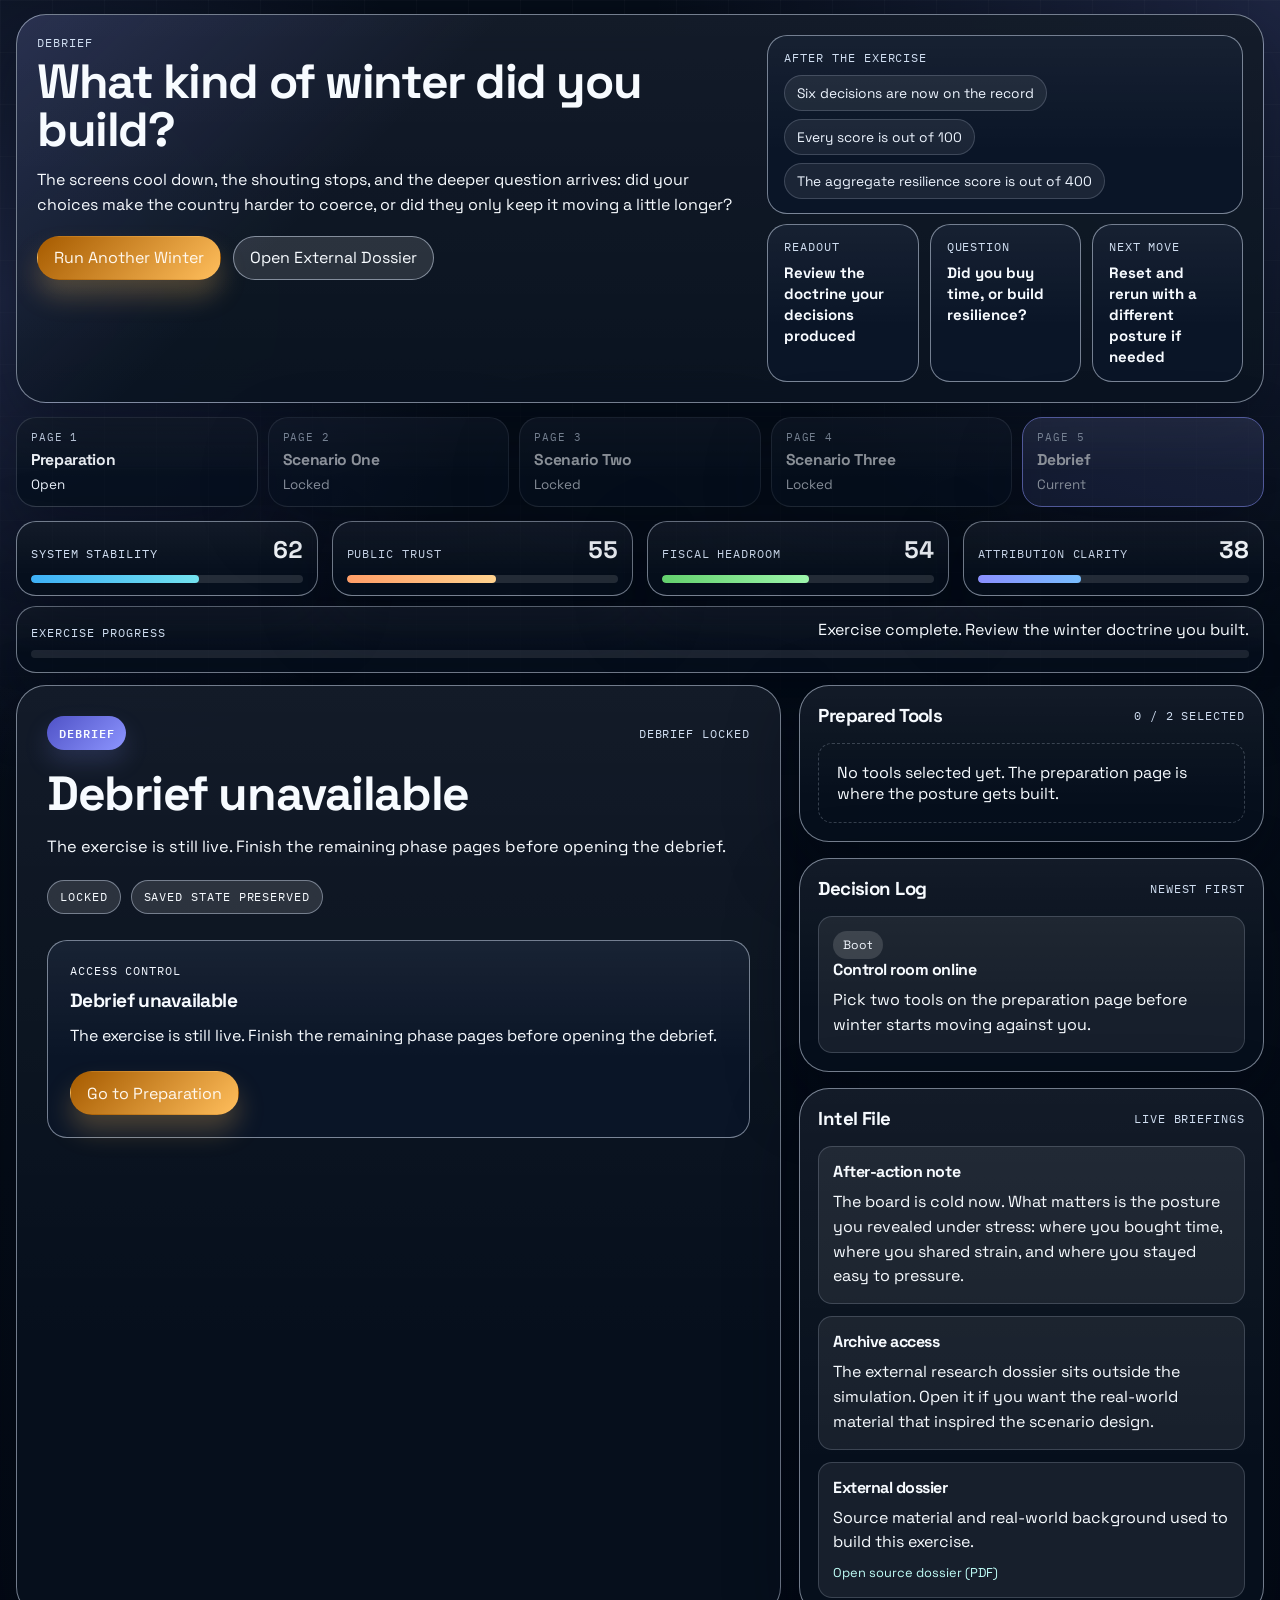
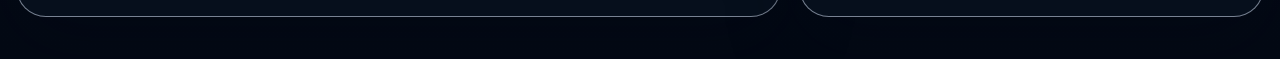
==== debrief.html @ a624d45d "New game" ====
<!doctype html>
<html lang="en">
  <head>
    <meta charset="utf-8" />
    <meta name="viewport" content="width=device-width, initial-scale=1" />
    <title>Grey Zone Grid | Debrief</title>
    <link rel="preconnect" href="https://fonts.googleapis.com" />
    <link rel="preconnect" href="https://fonts.gstatic.com" crossorigin />
    <link
      href="https://fonts.googleapis.com/css2?family=IBM+Plex+Mono:wght@400;500;600&family=Space+Grotesk:wght@400;500;700&display=swap"
      rel="stylesheet"
    />
    <link rel="stylesheet" href="styles.css?v=20260312l" />
  </head>
  <body data-page="debrief">
    <div class="app-shell">
      <header class="hero">
        <div class="hero-copy">
          <p class="eyebrow" id="pageEyebrow"></p>
          <h1 id="pageHeading"></h1>
          <p class="hero-dek" id="pageDek"></p>
          <div class="hero-actions" id="heroActions"></div>
        </div>
        <div class="hero-side">
          <div class="schematic-card">
            <p class="mini-label" id="pageContextLabel"></p>
            <div class="schematic-grid" aria-hidden="true">
              <span class="schematic-node node-gas"></span>
              <span class="schematic-node node-grid"></span>
              <span class="schematic-node node-wind"></span>
              <span class="schematic-node node-terminal"></span>
              <span class="schematic-line line-one"></span>
              <span class="schematic-line line-two"></span>
              <span class="schematic-line line-three"></span>
            </div>
            <ul class="scenario-list" id="pageContextList"></ul>
          </div>
          <div class="hero-stat-grid" id="pageStatGrid"></div>
        </div>
      </header>
      <nav class="phase-nav" id="phaseNav" aria-label="Game phases"></nav>
      <main class="control-room" id="game">
        <section class="metric-strip" aria-label="Current resilience scores">
          <article class="metric-card metric-stability"><div class="metric-head"><span class="metric-label">System Stability</span><span class="metric-value" id="metric-stability-value">62</span></div><div class="metric-bar"><span class="metric-fill" id="metric-stability-fill"></span></div><p class="metric-copy" id="metric-stability-copy"></p></article>
          <article class="metric-card metric-trust"><div class="metric-head"><span class="metric-label">Public Trust</span><span class="metric-value" id="metric-trust-value">55</span></div><div class="metric-bar"><span class="metric-fill" id="metric-trust-fill"></span></div><p class="metric-copy" id="metric-trust-copy"></p></article>
          <article class="metric-card metric-fiscal"><div class="metric-head"><span class="metric-label">Fiscal Headroom</span><span class="metric-value" id="metric-fiscal-value">54</span></div><div class="metric-bar"><span class="metric-fill" id="metric-fiscal-fill"></span></div><p class="metric-copy" id="metric-fiscal-copy"></p></article>
          <article class="metric-card metric-clarity"><div class="metric-head"><span class="metric-label">Attribution Clarity</span><span class="metric-value" id="metric-clarity-value">38</span></div><div class="metric-bar"><span class="metric-fill" id="metric-clarity-fill"></span></div><p class="metric-copy" id="metric-clarity-copy"></p></article>
        </section>
        <section class="progress-panel"><div class="progress-head"><p class="mini-label">Exercise Progress</p><p class="progress-text" id="progressText"></p></div><div class="progress-track" aria-hidden="true"><span class="progress-fill" id="progressFill"></span></div></section>
        <section class="room-grid">
          <section class="stage-panel" aria-live="polite"><div class="stage-header"><span class="phase-chip" id="phaseChip"></span><span class="event-counter" id="eventCounter"></span></div><h2 class="stage-title" id="stageTitle"></h2><p class="stage-lead" id="stageLead"></p><div class="signal-row" id="signalRow"></div><div class="stage-body" id="stageBody"></div></section>
          <aside class="sidebar">
            <section class="panel"><div class="panel-head"><h3>Prepared Tools</h3><span class="panel-meta" id="toolCounter"></span></div><div class="tool-summary" id="toolSummary"></div></section>
            <section class="panel"><div class="panel-head"><h3>Decision Log</h3><span class="panel-meta">Newest first</span></div><div class="log-list" id="decisionLog"></div></section>
            <section class="panel"><div class="panel-head"><h3>Intel File</h3><span class="panel-meta">Live briefings</span></div><div class="source-list" id="sourceList"></div></section>
          </aside>
        </section>
      </main>
    </div>
    <script src="app.js?v=20260312j"></script>
  </body>
</html>
---- styles.css ----
:root {
  --bg: #07111f;
  --bg-alt: #0d1a2d;
  --panel: rgba(7, 16, 30, 0.96);
  --panel-strong: rgba(11, 22, 40, 0.99);
  --panel-soft: rgba(255, 255, 255, 0.05);
  --line: rgba(189, 210, 236, 0.24);
  --line-strong: rgba(221, 234, 252, 0.5);
  --ink: #f7fbff;
  --muted: #d0def1;
  --muted-strong: #eef5ff;
  --muted-soft: #afc2db;
  --teal: #64d6d6;
  --amber: #ffbe5c;
  --red: #ff7270;
  --green: #59cf84;
  --blue: #6da8ff;
  --violet: #8d95ff;
  --tag-ink: #f2f7ff;
  --phase-glow: rgba(255, 190, 92, 0.16);
  --phase-chip-start: #8a3f00;
  --phase-chip-end: #ffbe5c;
  --phase-soft: rgba(255, 190, 92, 0.18);
  --shadow: 0 24px 70px rgba(1, 8, 19, 0.42);
  --radius-xl: 30px;
  --radius-lg: 20px;
  --radius-md: 14px;
  --radius-sm: 10px;
}

* {
  box-sizing: border-box;
}

html {
  scroll-behavior: smooth;
}

html,
body {
  margin: 0;
  min-height: 100%;
}

body {
  color: var(--ink);
  font-family: "Space Grotesk", system-ui, sans-serif;
  background:
    radial-gradient(circle at top right, var(--phase-glow), transparent 30%),
    radial-gradient(circle at left 18%, var(--phase-soft), transparent 26%),
    linear-gradient(180deg, #050d18 0%, #050d18 40%, #030914 100%);
}

body[data-page="prep"] {
  --phase-glow: rgba(255, 190, 92, 0.16);
  --phase-chip-start: #8a3f00;
  --phase-chip-end: #ffbe5c;
  --phase-soft: rgba(255, 190, 92, 0.18);
}

body[data-page="scenario-one"] {
  --phase-glow: rgba(255, 114, 112, 0.18);
  --phase-chip-start: #7d1e2f;
  --phase-chip-end: #ff7270;
  --phase-soft: rgba(255, 114, 112, 0.18);
}

body[data-page="scenario-two"] {
  --phase-glow: rgba(100, 214, 214, 0.18);
  --phase-chip-start: #036f7b;
  --phase-chip-end: #64d6d6;
  --phase-soft: rgba(100, 214, 214, 0.18);
}

body[data-page="scenario-three"] {
  --phase-glow: rgba(109, 168, 255, 0.2);
  --phase-chip-start: #214aa8;
  --phase-chip-end: #6da8ff;
  --phase-soft: rgba(109, 168, 255, 0.18);
}

body[data-page="debrief"] {
  --phase-glow: rgba(141, 149, 255, 0.18);
  --phase-chip-start: #4f52c6;
  --phase-chip-end: #8d95ff;
  --phase-soft: rgba(141, 149, 255, 0.18);
}

body::before {
  content: "";
  position: fixed;
  inset: 0;
  pointer-events: none;
  background:
    linear-gradient(rgba(255, 255, 255, 0.03) 1px, transparent 1px),
    linear-gradient(90deg, rgba(255, 255, 255, 0.03) 1px, transparent 1px);
  background-size: 52px 52px;
  mask-image: linear-gradient(180deg, rgba(0, 0, 0, 0.8), transparent);
}

a {
  color: inherit;
}

button,
input,
select,
textarea {
  font: inherit;
  color: inherit;
}

.app-shell {
  width: min(1480px, calc(100% - 32px));
  margin: 0 auto;
  padding: 14px 0 42px;
}

.hero {
  display: grid;
  grid-template-columns: minmax(0, 1.2fr) minmax(340px, 0.8fr);
  gap: 17px;
  padding: clamp(14px, 2.2vw, 20px);
  border: 1px solid var(--line-strong);
  border-radius: var(--radius-xl);
  background:
    linear-gradient(135deg, var(--phase-glow), transparent 30%),
    linear-gradient(180deg, rgba(255, 255, 255, 0.05), rgba(255, 255, 255, 0.015)),
    var(--panel);
  box-shadow: var(--shadow);
  backdrop-filter: blur(20px);
}

.hero-copy {
  max-width: 860px;
}

.eyebrow,
.mini-label,
.metric-label,
.phase-chip,
.event-counter,
.panel-meta,
.signal-pill,
.tool-tag,
.delta-chip,
.ending-score-label,
.result-kicker,
.choice-tag {
  font-family: "IBM Plex Mono", ui-monospace, monospace;
  letter-spacing: 0.08em;
  text-transform: uppercase;
}

.eyebrow,
.mini-label,
.panel-meta {
  color: var(--muted);
  font-size: 0.73rem;
}

h1,
h2,
h3,
h4,
p {
  margin: 0;
}

h1,
h2,
h3,
h4 {
  letter-spacing: -0.03em;
}

h1 {
  margin-top: 8px;
  font-size: clamp(2rem, 4.4vw, 3rem);
  line-height: 1;
}

.hero-dek {
  margin-top: 14px;
  max-width: 74ch;
  color: var(--ink);
  font-size: 1rem;
  line-height: 1.55;
}

.hero-actions {
  display: flex;
  flex-wrap: wrap;
  gap: 12px;
  margin-top: 18px;
}

.primary-button,
.secondary-button,
.ghost-button,
.secondary-link {
  display: inline-flex;
  align-items: center;
  justify-content: center;
  gap: 10px;
  min-height: 44px;
  padding: 0 16px;
  border-radius: 999px;
  border: 1px solid transparent;
  text-decoration: none;
  cursor: pointer;
  transition:
    transform 160ms ease,
    border-color 160ms ease,
    background-color 160ms ease,
    color 160ms ease,
    box-shadow 160ms ease;
}

.primary-button {
  background: linear-gradient(135deg, #a65b00, #ffbe5c);
  color: #fff8ee;
  box-shadow: 0 16px 26px rgba(255, 190, 92, 0.25);
}

.secondary-button,
.secondary-link {
  border-color: var(--line-strong);
  color: var(--ink);
  background: rgba(255, 255, 255, 0.12);
}

.ghost-button {
  border-color: transparent;
  color: var(--muted-strong);
  background: transparent;
}

.primary-button:hover,
.secondary-button:hover,
.ghost-button:hover,
.secondary-link:hover {
  transform: translateY(-1px);
}

.hero-side {
  display: grid;
  grid-template-columns: 1fr;
  gap: 10px;
  align-items: start;
}

.schematic-card,
.hero-stat {
  position: relative;
  overflow: hidden;
  border-radius: var(--radius-lg);
  border: 1px solid var(--line-strong);
  background:
    linear-gradient(180deg, rgba(255, 255, 255, 0.05), transparent 65%),
    var(--panel-strong);
}

.schematic-card {
  display: grid;
  gap: 10px;
  padding: 14px 16px;
}

.schematic-grid {
  display: none;
}

.schematic-node,
.schematic-line {
  position: absolute;
}

.schematic-node {
  width: 14px;
  height: 14px;
  border-radius: 999px;
  box-shadow: 0 0 0 8px rgba(255, 255, 255, 0.02);
}

.node-gas {
  top: 18px;
  left: 24px;
  background: var(--red);
}

.node-grid {
  top: 40px;
  left: 116px;
  background: var(--amber);
}

.node-wind {
  top: 22px;
  right: 30px;
  background: var(--teal);
}

.node-terminal {
  bottom: 16px;
  right: 78px;
  background: var(--blue);
}

.schematic-line {
  height: 2px;
  border-radius: 999px;
  background: linear-gradient(90deg, rgba(255, 255, 255, 0.1), rgba(255, 255, 255, 0.4));
  transform-origin: left center;
}

.line-one {
  top: 24px;
  left: 36px;
  width: 92px;
  transform: rotate(15deg);
}

.line-two {
  top: 46px;
  left: 130px;
  width: 110px;
  transform: rotate(-10deg);
}

.line-three {
  top: 58px;
  left: 126px;
  width: 74px;
  transform: rotate(33deg);
}

.scenario-list {
  display: flex;
  flex-wrap: wrap;
  gap: 8px;
  padding: 0;
  margin: 0;
  list-style: none;
  color: var(--muted-strong);
  font-size: 0.86rem;
}

.scenario-list li {
  padding: 8px 12px;
  border-radius: 999px;
  border: 1px solid rgba(221, 234, 252, 0.18);
  background: rgba(255, 255, 255, 0.07);
}

.scenario-list li::before {
  display: none;
}

.hero-stat-grid {
  display: grid;
  grid-template-columns: repeat(3, minmax(0, 1fr));
  gap: 11px;
}

.hero-stat {
  display: flex;
  flex-direction: column;
  justify-content: flex-start;
  padding: 14px 16px;
}

.hero-stat strong {
  display: block;
  margin-top: 8px;
  font-size: 0.94rem;
  line-height: 1.4;
  color: var(--ink);
}

.phase-nav {
  display: grid;
  grid-template-columns: repeat(5, minmax(0, 1fr));
  gap: 10px;
  margin-top: 14px;
}

.phase-nav-link {
  display: grid;
  gap: 6px;
  min-height: 72px;
  padding: 12px 14px;
  border-radius: var(--radius-lg);
  border: 1px solid rgba(221, 234, 252, 0.16);
  background:
    linear-gradient(180deg, rgba(255, 255, 255, 0.05), transparent 68%),
    rgba(8, 18, 33, 0.92);
  color: var(--ink);
  text-decoration: none;
  box-shadow: var(--shadow);
}

.phase-nav-link.is-current {
  border-color: var(--phase-chip-end);
  background:
    linear-gradient(180deg, rgba(255, 255, 255, 0.08), transparent 60%),
    var(--phase-soft);
}

.phase-nav-link.is-complete {
  border-color: rgba(89, 207, 132, 0.4);
}

.phase-nav-link.is-locked {
  opacity: 0.55;
  cursor: not-allowed;
}

.phase-nav-step {
  color: var(--muted);
  font-size: 0.7rem;
  font-family: "IBM Plex Mono", ui-monospace, monospace;
  letter-spacing: 0.08em;
  text-transform: uppercase;
}

.phase-nav-label {
  font-size: 0.98rem;
  font-weight: 700;
  letter-spacing: -0.02em;
}

.phase-nav-status {
  color: var(--muted-strong);
  font-size: 0.84rem;
  line-height: 1.35;
}

.control-room {
  margin-top: 14px;
}

.metric-strip {
  display: grid;
  grid-template-columns: repeat(4, minmax(0, 1fr));
  gap: 14px;
}

.metric-card,
.progress-panel,
.stage-panel,
.panel {
  border: 1px solid var(--line-strong);
  background:
    linear-gradient(180deg, rgba(255, 255, 255, 0.05), transparent 72%),
    var(--panel);
  box-shadow: var(--shadow);
}

.metric-card {
  padding: 12px 14px;
  border-radius: var(--radius-lg);
}

.metric-head {
  display: flex;
  align-items: baseline;
  justify-content: space-between;
  gap: 12px;
}

.metric-label {
  font-size: 0.72rem;
  color: var(--muted);
}

.metric-value {
  font-size: 1.5rem;
  font-weight: 700;
  font-variant-numeric: tabular-nums;
}

.metric-bar {
  position: relative;
  overflow: hidden;
  height: 8px;
  margin-top: 10px;
  border-radius: 999px;
  background: rgba(255, 255, 255, 0.12);
}

.metric-fill {
  display: block;
  height: 100%;
  border-radius: inherit;
  width: 0;
}

.metric-stability .metric-fill {
  background: linear-gradient(90deg, #3db0f7, #73e2ef);
}

.metric-trust .metric-fill {
  background: linear-gradient(90deg, #ff9d67, #ffd28e);
}

.metric-fiscal .metric-fill {
  background: linear-gradient(90deg, #63d06d, #9df6ac);
}

.metric-clarity .metric-fill {
  background: linear-gradient(90deg, #8a8fff, #78beff);
}

.metric-copy {
  display: none;
}

.progress-panel {
  margin-top: 10px;
  padding: 12px 14px 14px;
  border-radius: var(--radius-lg);
}

.progress-head {
  display: flex;
  justify-content: space-between;
  gap: 16px;
  align-items: flex-end;
}

.progress-text {
  max-width: 70ch;
  color: var(--ink);
}

.progress-track {
  margin-top: 10px;
  overflow: hidden;
  height: 8px;
  border-radius: 999px;
  background: rgba(255, 255, 255, 0.1);
}

.progress-fill {
  display: block;
  height: 100%;
  width: 0;
  border-radius: inherit;
  background: linear-gradient(90deg, var(--phase-chip-start), var(--phase-chip-end));
  transition: width 220ms ease;
}

.room-grid {
  display: grid;
  grid-template-columns: minmax(0, 1.35fr) minmax(320px, 0.82fr);
  gap: 18px;
  margin-top: 12px;
}

.stage-panel,
.panel {
  border-radius: var(--radius-xl);
}

.stage-panel {
  padding: clamp(22px, 3.5vw, 30px);
  min-height: 720px;
}

.stage-header {
  display: flex;
  justify-content: space-between;
  gap: 18px;
  align-items: center;
}

.phase-chip {
  display: inline-flex;
  align-items: center;
  min-height: 34px;
  padding: 0 12px;
  border-radius: 999px;
  color: var(--ink);
  font-size: 0.72rem;
  font-weight: 600;
  background: linear-gradient(135deg, var(--phase-chip-start), var(--phase-chip-end));
  box-shadow: 0 12px 24px var(--phase-soft);
}

.event-counter {
  color: var(--muted);
  font-size: 0.76rem;
}

.stage-title {
  margin-top: 20px;
  font-size: clamp(2rem, 4vw, 3rem);
  line-height: 1.02;
}

.stage-lead {
  margin-top: 14px;
  max-width: 70ch;
  color: var(--ink);
  font-size: 1.02rem;
  line-height: 1.75;
}

.signal-row {
  display: flex;
  flex-wrap: wrap;
  gap: 10px;
  margin-top: 18px;
}

.signal-pill {
  display: inline-flex;
  align-items: center;
  min-height: 34px;
  padding: 0 12px;
  border-radius: 999px;
  border: 1px solid rgba(221, 234, 252, 0.42);
  background: rgba(255, 255, 255, 0.12);
  color: var(--ink);
  font-size: 0.72rem;
}

.stage-body {
  margin-top: 26px;
}

.prep-grid,
.choice-grid,
.debrief-grid,
.history-grid,
.insight-grid,
.recommendation-grid {
  display: grid;
  gap: 16px;
}

.prep-grid {
  grid-template-columns: repeat(2, minmax(0, 1fr));
}

.tool-card,
.choice-card,
.result-card,
.ending-card,
.insight-card,
.history-card,
.recommendation-card {
  border-radius: var(--radius-lg);
  border: 1px solid var(--line-strong);
  background:
    linear-gradient(180deg, rgba(255, 255, 255, 0.06), transparent 60%),
    var(--panel-strong);
}

.tool-card {
  padding: 18px;
  color: var(--ink);
  text-align: left;
  cursor: pointer;
  transition:
    transform 160ms ease,
    border-color 160ms ease,
    box-shadow 160ms ease,
    opacity 160ms ease;
}

.tool-card:hover,
.choice-card:hover {
  transform: translateY(-2px);
}

.tool-card.is-selected {
  border-color: rgba(255, 190, 92, 0.78);
  box-shadow: 0 0 0 1px rgba(255, 190, 92, 0.3) inset;
}

.tool-card.is-disabled {
  opacity: 0.72;
}

.tool-tag,
.choice-tag,
.result-kicker {
  color: var(--tag-ink);
  font-size: 0.72rem;
}

.tool-title,
.choice-title,
.result-title,
.ending-title,
.insight-title,
.recommendation-title {
  margin-top: 10px;
  font-size: 1.2rem;
}

.tool-copy,
.choice-copy,
.result-copy,
.insight-copy,
.history-copy,
.recommendation-copy,
.stage-note,
.score-summary {
  margin-top: 10px;
  color: var(--ink);
  line-height: 1.65;
}

.effect-list,
.bonus-list,
.recommendation-list {
  display: flex;
  flex-wrap: wrap;
  gap: 8px;
  margin-top: 14px;
}

.effect-pill,
.bonus-pill,
.summary-pill {
  display: inline-flex;
  align-items: center;
  min-height: 30px;
  padding: 0 10px;
  border-radius: 999px;
  background: rgba(255, 255, 255, 0.14);
  color: var(--ink);
  font-size: 0.82rem;
}

.prep-actions,
.result-actions,
.debrief-actions {
  display: flex;
  flex-wrap: wrap;
  gap: 12px;
  margin-top: 22px;
}

.stage-note {
  max-width: 70ch;
}

.choice-grid {
  grid-template-columns: repeat(3, minmax(0, 1fr));
}

.choice-card {
  display: flex;
  flex-direction: column;
  align-items: flex-start;
  width: 100%;
  padding: 18px;
  color: var(--ink);
  text-align: left;
  cursor: pointer;
  transition:
    transform 160ms ease,
    border-color 160ms ease,
    box-shadow 160ms ease;
}

.choice-card:focus-visible,
.tool-card:focus-visible,
.primary-button:focus-visible,
.secondary-button:focus-visible,
.ghost-button:focus-visible {
  outline: 2px solid #f8d186;
  outline-offset: 2px;
}

.choice-card strong,
.tool-card strong {
  font-weight: 700;
}

.choice-footer {
  margin-top: auto;
  padding-top: 14px;
  width: 100%;
}

.choice-synergy {
  color: #b5fff8;
  font-size: 0.9rem;
}

.sidebar {
  display: grid;
  gap: 16px;
}

.panel {
  padding: 18px;
}

.panel-head {
  display: flex;
  justify-content: space-between;
  gap: 12px;
  align-items: center;
}

.tool-summary,
.log-list,
.source-list {
  display: grid;
  gap: 12px;
  margin-top: 16px;
}

.summary-card,
.log-item,
.source-item {
  border-radius: var(--radius-md);
  border: 1px solid rgba(221, 234, 252, 0.18);
  background: rgba(255, 255, 255, 0.07);
}

.summary-card {
  padding: 14px;
}

.summary-card h4,
.log-item h4,
.source-item h4 {
  font-size: 1rem;
}

.summary-card p,
.log-item p,
.source-item p {
  margin-top: 8px;
  color: var(--ink);
  line-height: 1.55;
}

.log-item,
.source-item {
  padding: 14px;
}

.log-tag {
  display: inline-flex;
  align-items: center;
  min-height: 28px;
  padding: 0 10px;
  border-radius: 999px;
  background: rgba(255, 255, 255, 0.14);
  color: var(--tag-ink);
  font-size: 0.76rem;
}

.source-meta {
  margin-top: 10px;
  color: var(--muted);
  font-size: 0.8rem;
}

.result-card {
  padding: 22px;
}

.delta-row {
  display: flex;
  flex-wrap: wrap;
  gap: 10px;
  margin-top: 16px;
}

.delta-chip {
  display: inline-flex;
  align-items: center;
  min-height: 36px;
  padding: 0 12px;
  border-radius: 999px;
  font-size: 0.76rem;
}

.delta-chip.is-positive {
  background: rgba(89, 207, 132, 0.18);
  color: #d7ffe2;
  border: 1px solid rgba(89, 207, 132, 0.36);
}

.delta-chip.is-negative {
  background: rgba(255, 114, 112, 0.18);
  color: #ffd3d2;
  border: 1px solid rgba(255, 114, 112, 0.36);
}

.bonus-block {
  margin-top: 18px;
  padding-top: 18px;
  border-top: 1px solid rgba(221, 234, 252, 0.18);
}

.bonus-stack {
  display: grid;
  gap: 10px;
  margin-top: 12px;
}

.bonus-item {
  padding: 12px 14px;
  border-radius: var(--radius-md);
  background: rgba(100, 214, 214, 0.18);
  color: var(--ink);
}

.scoreboard {
  display: grid;
  grid-template-columns: repeat(4, minmax(0, 1fr));
  gap: 12px;
  margin-top: 22px;
}

.score-card {
  padding: 14px;
  border-radius: var(--radius-md);
  background: rgba(255, 255, 255, 0.1);
  border: 1px solid rgba(221, 234, 252, 0.18);
}

.score-card strong {
  display: block;
  margin-top: 10px;
  font-size: 1.4rem;
}

.score-card-scale {
  margin-top: 8px;
  color: var(--ink);
  font-size: 0.86rem;
}

.ending-card,
.insight-card,
.history-card,
.recommendation-card {
  padding: 18px;
}

.ending-banner {
  display: flex;
  flex-wrap: wrap;
  align-items: flex-end;
  justify-content: space-between;
  gap: 18px;
}

.ending-score {
  min-width: 170px;
  text-align: right;
}

.ending-score-label {
  color: var(--muted);
  font-size: 0.74rem;
}

.ending-score-value {
  margin-top: 8px;
  font-size: clamp(2.8rem, 5vw, 4rem);
  line-height: 0.9;
  font-weight: 700;
}

.debrief-grid {
  margin-top: 24px;
}

.insight-grid,
.recommendation-grid,
.history-grid {
  margin-top: 18px;
  grid-template-columns: repeat(2, minmax(0, 1fr));
}

.history-choice {
  margin-top: 12px;
  color: #fff;
  font-size: 1rem;
}

.summary-row {
  display: flex;
  flex-wrap: wrap;
  gap: 10px;
  margin-top: 14px;
}

.empty-state {
  padding: 18px;
  border-radius: var(--radius-md);
  border: 1px dashed rgba(221, 234, 252, 0.22);
  color: var(--ink);
}

.panel-link {
  color: #c1fff9;
  text-decoration: none;
}

.panel-link:hover {
  text-decoration: underline;
}

@media (max-width: 1200px) {
  .hero,
  .room-grid {
    grid-template-columns: 1fr;
  }

  .hero-side {
    grid-template-columns: 1fr;
  }

  .phase-nav {
    grid-template-columns: repeat(3, minmax(0, 1fr));
  }

  .metric-strip,
  .scoreboard {
    grid-template-columns: repeat(2, minmax(0, 1fr));
  }

  .choice-grid,
  .prep-grid,
  .insight-grid,
  .recommendation-grid,
  .history-grid {
    grid-template-columns: repeat(2, minmax(0, 1fr));
  }

  .stage-panel {
    min-height: auto;
  }
}

@media (max-width: 760px) {
  .app-shell {
    width: min(100% - 20px, 1480px);
    padding-top: 18px;
  }

  .hero-stat-grid,
  .phase-nav {
    grid-template-columns: 1fr;
  }

  .hero,
  .stage-panel,
  .panel,
  .metric-card,
  .progress-panel {
    border-radius: 20px;
  }

  .metric-strip,
  .scoreboard,
  .choice-grid,
  .prep-grid,
  .insight-grid,
  .recommendation-grid,
  .history-grid {
    grid-template-columns: 1fr;
  }

  .progress-head,
  .stage-header,
  .panel-head,
  .ending-banner {
    flex-direction: column;
    align-items: flex-start;
  }

  .ending-score {
    text-align: left;
  }
}
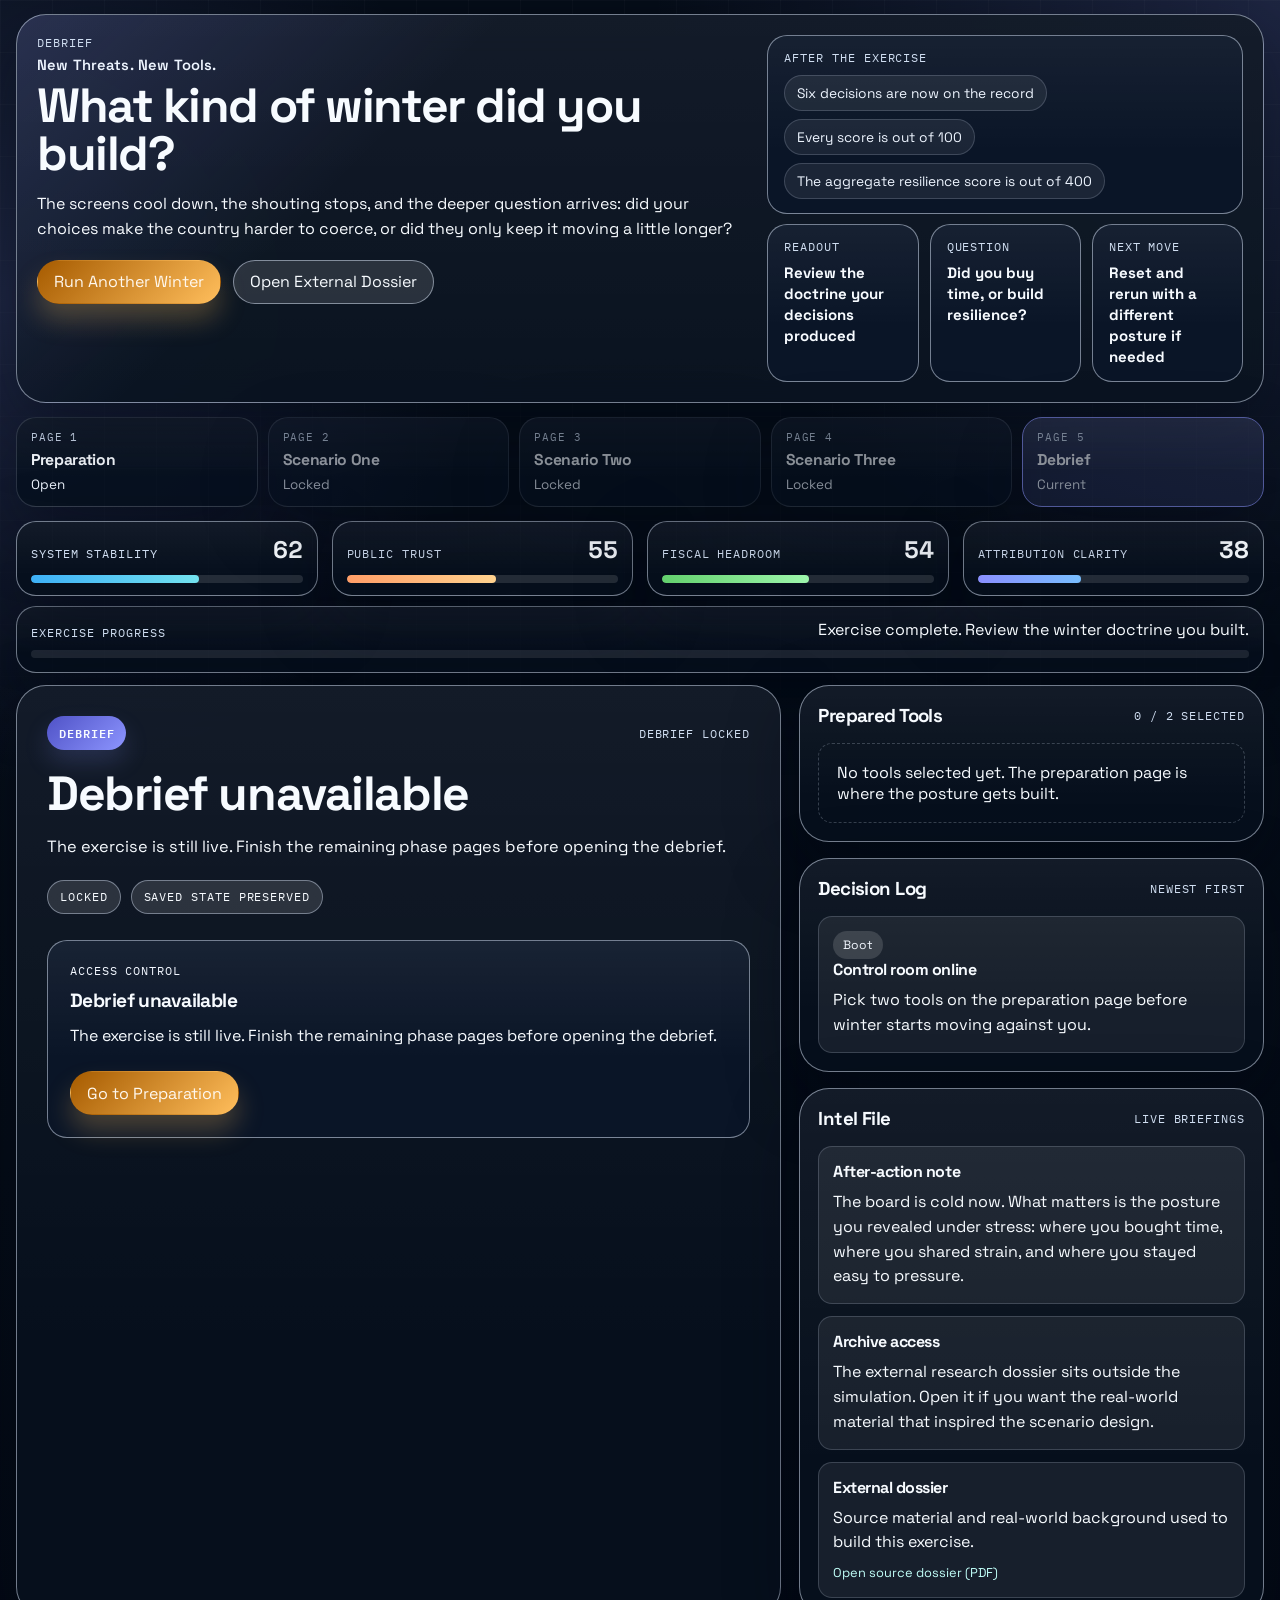
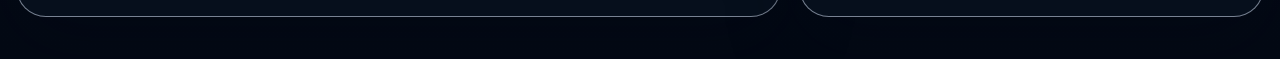
==== commit 31c82956: "UPDATE hero text" ====
--- a/debrief.html
+++ b/debrief.html
@@ -10,13 +10,14 @@
       href="https://fonts.googleapis.com/css2?family=IBM+Plex+Mono:wght@400;500;600&family=Space+Grotesk:wght@400;500;700&display=swap"
       rel="stylesheet"
     />
-    <link rel="stylesheet" href="styles.css?v=20260312l" />
+    <link rel="stylesheet" href="styles.css?v=20260312m" />
   </head>
   <body data-page="debrief">
     <div class="app-shell">
       <header class="hero">
         <div class="hero-copy">
           <p class="eyebrow" id="pageEyebrow"></p>
+          <p class="hero-theme" id="pageTheme"></p>
           <h1 id="pageHeading"></h1>
           <p class="hero-dek" id="pageDek"></p>
           <div class="hero-actions" id="heroActions"></div>
@@ -57,6 +58,6 @@
         </section>
       </main>
     </div>
-    <script src="app.js?v=20260312j"></script>
+    <script src="app.js?v=20260312m"></script>
   </body>
 </html>
--- a/styles.css
+++ b/styles.css
@@ -159,6 +159,14 @@
   font-size: 0.73rem;
 }
 
+.hero-theme {
+  margin-top: 6px;
+  color: var(--muted-strong);
+  font-size: 0.92rem;
+  font-weight: 600;
+  letter-spacing: 0.01em;
+}
+
 h1,
 h2,
 h3,
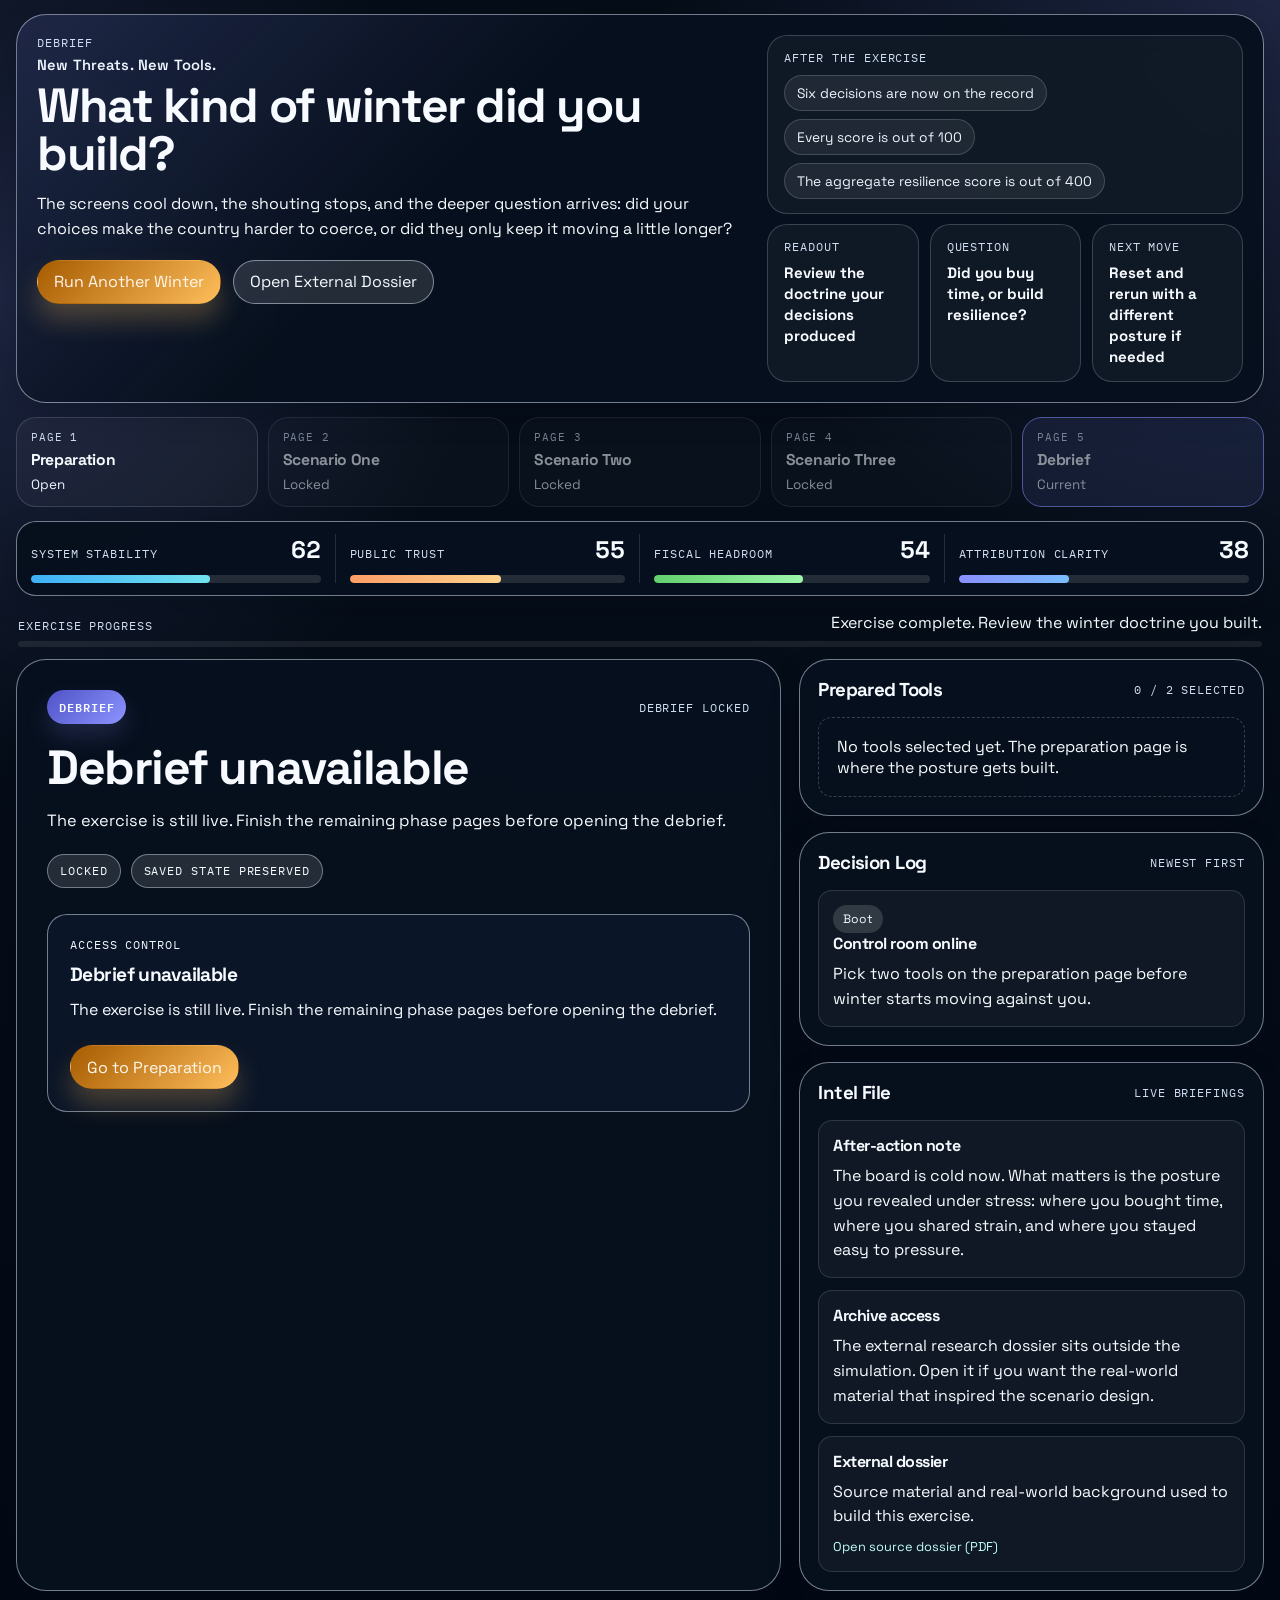
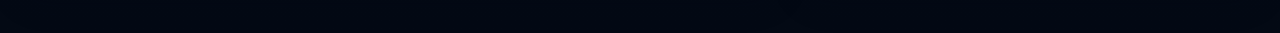
==== commit 75f6f6c8: "updated layout simplifying the layout so its not crowded" ====
--- a/debrief.html
+++ b/debrief.html
@@ -10,7 +10,7 @@
       href="https://fonts.googleapis.com/css2?family=IBM+Plex+Mono:wght@400;500;600&family=Space+Grotesk:wght@400;500;700&display=swap"
       rel="stylesheet"
     />
-    <link rel="stylesheet" href="styles.css?v=20260312m" />
+    <link rel="stylesheet" href="styles.css?v=20260312n" />
   </head>
   <body data-page="debrief">
     <div class="app-shell">
--- a/styles.css
+++ b/styles.css
@@ -21,7 +21,7 @@
   --phase-chip-start: #8a3f00;
   --phase-chip-end: #ffbe5c;
   --phase-soft: rgba(255, 190, 92, 0.18);
-  --shadow: 0 24px 70px rgba(1, 8, 19, 0.42);
+  --shadow: 0 12px 30px rgba(1, 8, 19, 0.24);
   --radius-xl: 30px;
   --radius-lg: 20px;
   --radius-md: 14px;
@@ -87,15 +87,7 @@
 }
 
 body::before {
-  content: "";
-  position: fixed;
-  inset: 0;
-  pointer-events: none;
-  background:
-    linear-gradient(rgba(255, 255, 255, 0.03) 1px, transparent 1px),
-    linear-gradient(90deg, rgba(255, 255, 255, 0.03) 1px, transparent 1px);
-  background-size: 52px 52px;
-  mask-image: linear-gradient(180deg, rgba(0, 0, 0, 0.8), transparent);
+  display: none;
 }
 
 a {
@@ -123,10 +115,7 @@
   padding: clamp(14px, 2.2vw, 20px);
   border: 1px solid var(--line-strong);
   border-radius: var(--radius-xl);
-  background:
-    linear-gradient(135deg, var(--phase-glow), transparent 30%),
-    linear-gradient(180deg, rgba(255, 255, 255, 0.05), rgba(255, 255, 255, 0.015)),
-    var(--panel);
+  background: linear-gradient(135deg, var(--phase-glow), transparent 36%), var(--panel);
   box-shadow: var(--shadow);
   backdrop-filter: blur(20px);
 }
@@ -263,10 +252,8 @@
   position: relative;
   overflow: hidden;
   border-radius: var(--radius-lg);
-  border: 1px solid var(--line-strong);
-  background:
-    linear-gradient(180deg, rgba(255, 255, 255, 0.05), transparent 65%),
-    var(--panel-strong);
+  border: 1px solid rgba(221, 234, 252, 0.2);
+  background: rgba(255, 255, 255, 0.04);
 }
 
 .schematic-card {
@@ -400,19 +387,15 @@
   padding: 12px 14px;
   border-radius: var(--radius-lg);
   border: 1px solid rgba(221, 234, 252, 0.16);
-  background:
-    linear-gradient(180deg, rgba(255, 255, 255, 0.05), transparent 68%),
-    rgba(8, 18, 33, 0.92);
+  background: rgba(255, 255, 255, 0.04);
   color: var(--ink);
   text-decoration: none;
-  box-shadow: var(--shadow);
+  box-shadow: none;
 }
 
 .phase-nav-link.is-current {
   border-color: var(--phase-chip-end);
-  background:
-    linear-gradient(180deg, rgba(255, 255, 255, 0.08), transparent 60%),
-    var(--phase-soft);
+  background: var(--phase-soft);
 }
 
 .phase-nav-link.is-complete {
@@ -451,7 +434,12 @@
 .metric-strip {
   display: grid;
   grid-template-columns: repeat(4, minmax(0, 1fr));
-  gap: 14px;
+  gap: 0;
+  padding: 12px 14px;
+  border: 1px solid var(--line-strong);
+  border-radius: var(--radius-lg);
+  background: var(--panel);
+  box-shadow: var(--shadow);
 }
 
 .metric-card,
@@ -459,15 +447,26 @@
 .stage-panel,
 .panel {
   border: 1px solid var(--line-strong);
-  background:
-    linear-gradient(180deg, rgba(255, 255, 255, 0.05), transparent 72%),
-    var(--panel);
+  background: var(--panel);
   box-shadow: var(--shadow);
 }
 
 .metric-card {
-  padding: 12px 14px;
-  border-radius: var(--radius-lg);
+  padding: 0 14px;
+  border: 0;
+  border-right: 1px solid rgba(221, 234, 252, 0.14);
+  border-radius: 0;
+  background: transparent;
+  box-shadow: none;
+}
+
+.metric-card:first-child {
+  padding-left: 0;
+}
+
+.metric-card:last-child {
+  padding-right: 0;
+  border-right: 0;
 }
 
 .metric-head {
@@ -525,9 +524,12 @@
 }
 
 .progress-panel {
-  margin-top: 10px;
-  padding: 12px 14px 14px;
-  border-radius: var(--radius-lg);
+  margin-top: 8px;
+  padding: 8px 2px 0;
+  border: 0;
+  border-radius: 0;
+  background: transparent;
+  box-shadow: none;
 }
 
 .progress-head {
@@ -543,11 +545,11 @@
 }
 
 .progress-track {
-  margin-top: 10px;
+  margin-top: 8px;
   overflow: hidden;
-  height: 8px;
+  height: 6px;
   border-radius: 999px;
-  background: rgba(255, 255, 255, 0.1);
+  background: rgba(255, 255, 255, 0.08);
 }
 
 .progress-fill {
@@ -661,9 +663,7 @@
 .recommendation-card {
   border-radius: var(--radius-lg);
   border: 1px solid var(--line-strong);
-  background:
-    linear-gradient(180deg, rgba(255, 255, 255, 0.06), transparent 60%),
-    var(--panel-strong);
+  background: var(--panel-strong);
 }
 
 .tool-card {
@@ -829,8 +829,8 @@
 .log-item,
 .source-item {
   border-radius: var(--radius-md);
-  border: 1px solid rgba(221, 234, 252, 0.18);
-  background: rgba(255, 255, 255, 0.07);
+  border: 1px solid rgba(221, 234, 252, 0.14);
+  background: rgba(255, 255, 255, 0.04);
 }
 
 .summary-card {
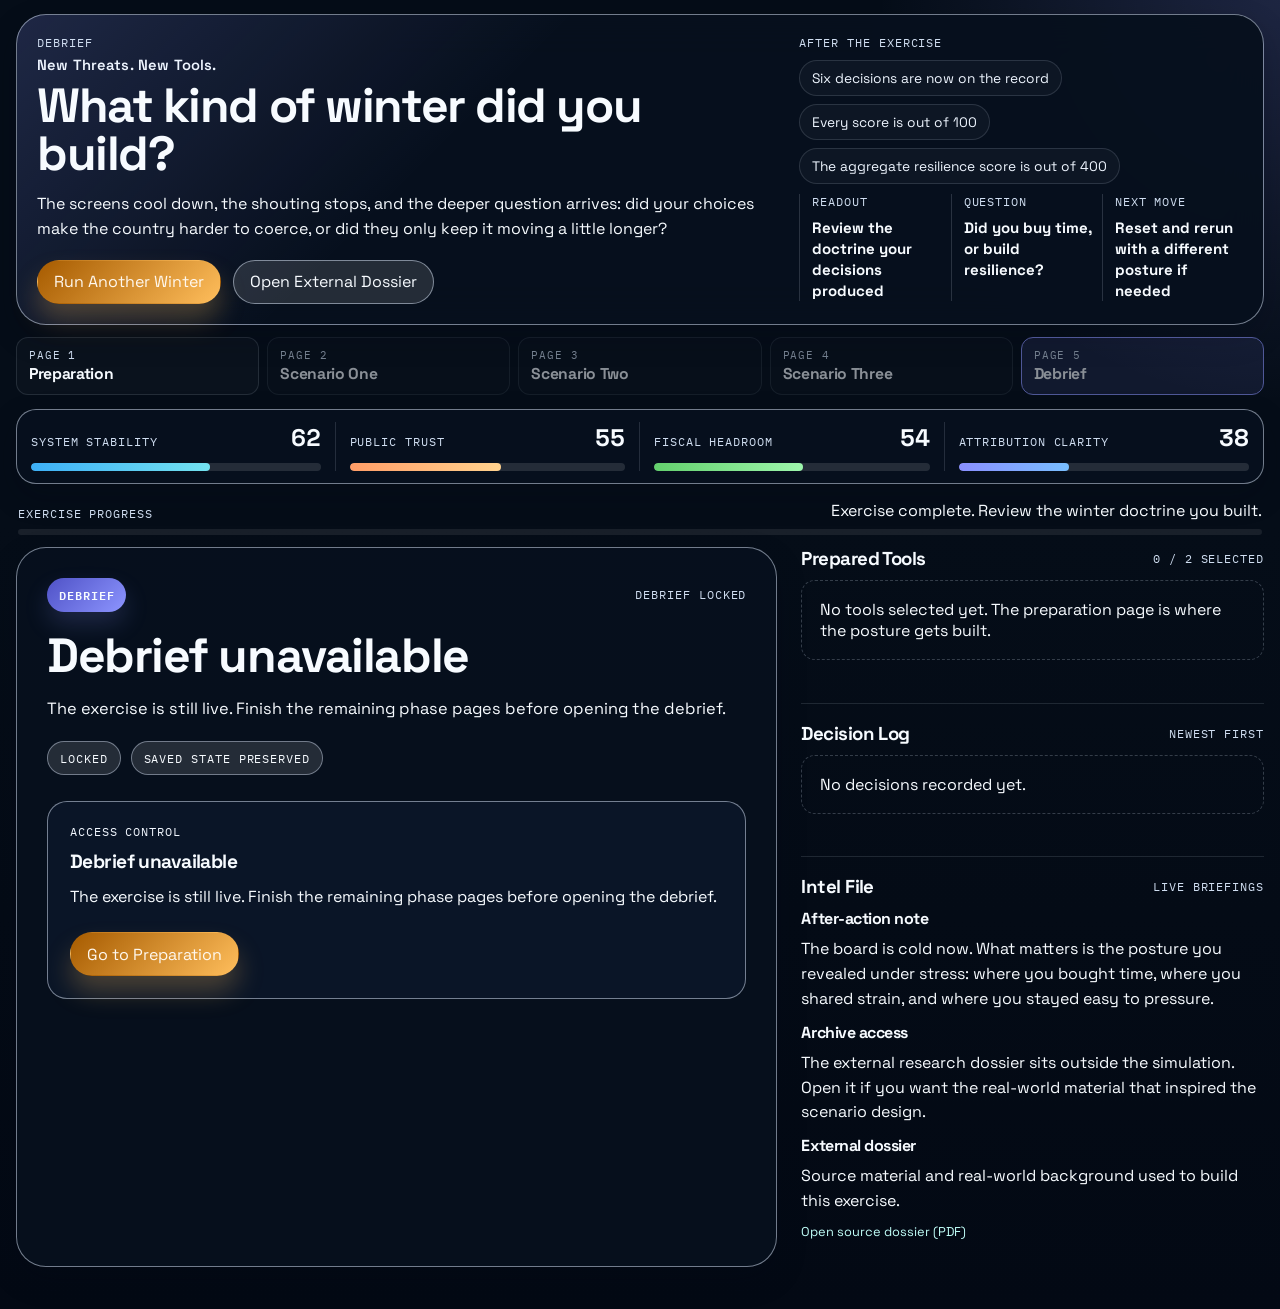
==== commit affe437c: "simplified layout and fix" ====
--- a/debrief.html
+++ b/debrief.html
@@ -10,7 +10,7 @@
       href="https://fonts.googleapis.com/css2?family=IBM+Plex+Mono:wght@400;500;600&family=Space+Grotesk:wght@400;500;700&display=swap"
       rel="stylesheet"
     />
-    <link rel="stylesheet" href="styles.css?v=20260312n" />
+    <link rel="stylesheet" href="styles.css?v=20260312o" />
   </head>
   <body data-page="debrief">
     <div class="app-shell">
@@ -58,6 +58,6 @@
         </section>
       </main>
     </div>
-    <script src="app.js?v=20260312m"></script>
+    <script src="app.js?v=20260312o"></script>
   </body>
 </html>
--- a/styles.css
+++ b/styles.css
@@ -46,8 +46,7 @@
   color: var(--ink);
   font-family: "Space Grotesk", system-ui, sans-serif;
   background:
-    radial-gradient(circle at top right, var(--phase-glow), transparent 30%),
-    radial-gradient(circle at left 18%, var(--phase-soft), transparent 26%),
+    radial-gradient(circle at top right, var(--phase-glow), transparent 22%),
     linear-gradient(180deg, #050d18 0%, #050d18 40%, #030914 100%);
 }
 
@@ -110,8 +109,8 @@
 
 .hero {
   display: grid;
-  grid-template-columns: minmax(0, 1.2fr) minmax(340px, 0.8fr);
-  gap: 17px;
+  grid-template-columns: minmax(0, 1.35fr) minmax(320px, 0.8fr);
+  gap: 14px;
   padding: clamp(14px, 2.2vw, 20px);
   border: 1px solid var(--line-strong);
   border-radius: var(--radius-xl);
@@ -243,7 +242,7 @@
 .hero-side {
   display: grid;
   grid-template-columns: 1fr;
-  gap: 10px;
+  gap: 8px;
   align-items: start;
 }
 
@@ -251,15 +250,12 @@
 .hero-stat {
   position: relative;
   overflow: hidden;
-  border-radius: var(--radius-lg);
-  border: 1px solid rgba(221, 234, 252, 0.2);
-  background: rgba(255, 255, 255, 0.04);
 }
 
 .schematic-card {
   display: grid;
   gap: 10px;
-  padding: 14px 16px;
+  padding: 0;
 }
 
 .schematic-grid {
@@ -344,8 +340,8 @@
 .scenario-list li {
   padding: 8px 12px;
   border-radius: 999px;
-  border: 1px solid rgba(221, 234, 252, 0.18);
-  background: rgba(255, 255, 255, 0.07);
+  border: 1px solid rgba(221, 234, 252, 0.14);
+  background: rgba(255, 255, 255, 0.03);
 }
 
 .scenario-list li::before {
@@ -355,14 +351,15 @@
 .hero-stat-grid {
   display: grid;
   grid-template-columns: repeat(3, minmax(0, 1fr));
-  gap: 11px;
+  gap: 10px;
 }
 
 .hero-stat {
   display: flex;
   flex-direction: column;
   justify-content: flex-start;
-  padding: 14px 16px;
+  padding: 0 0 0 12px;
+  border-left: 1px solid rgba(221, 234, 252, 0.16);
 }
 
 .hero-stat strong {
@@ -376,18 +373,18 @@
 .phase-nav {
   display: grid;
   grid-template-columns: repeat(5, minmax(0, 1fr));
-  gap: 10px;
-  margin-top: 14px;
+  gap: 8px;
+  margin-top: 12px;
 }
 
 .phase-nav-link {
   display: grid;
-  gap: 6px;
-  min-height: 72px;
-  padding: 12px 14px;
-  border-radius: var(--radius-lg);
-  border: 1px solid rgba(221, 234, 252, 0.16);
-  background: rgba(255, 255, 255, 0.04);
+  gap: 2px;
+  min-height: auto;
+  padding: 10px 12px;
+  border-radius: 12px;
+  border: 1px solid rgba(221, 234, 252, 0.12);
+  background: rgba(255, 255, 255, 0.025);
   color: var(--ink);
   text-decoration: none;
   box-shadow: none;
@@ -422,9 +419,7 @@
 }
 
 .phase-nav-status {
-  color: var(--muted-strong);
-  font-size: 0.84rem;
-  line-height: 1.35;
+  display: none;
 }
 
 .control-room {
@@ -564,7 +559,7 @@
 .room-grid {
   display: grid;
   grid-template-columns: minmax(0, 1.35fr) minmax(320px, 0.82fr);
-  gap: 18px;
+  gap: 24px;
   margin-top: 12px;
 }
 
@@ -803,11 +798,20 @@
 
 .sidebar {
   display: grid;
-  gap: 16px;
+  gap: 18px;
 }
 
 .panel {
-  padding: 18px;
+  padding: 0;
+  border: 0;
+  border-radius: 0;
+  background: transparent;
+  box-shadow: none;
+}
+
+.sidebar .panel + .panel {
+  padding-top: 18px;
+  border-top: 1px solid rgba(221, 234, 252, 0.12);
 }
 
 .panel-head {
@@ -821,20 +825,21 @@
 .log-list,
 .source-list {
   display: grid;
-  gap: 12px;
-  margin-top: 16px;
+  gap: 10px;
+  margin-top: 10px;
 }
 
 .summary-card,
 .log-item,
 .source-item {
-  border-radius: var(--radius-md);
-  border: 1px solid rgba(221, 234, 252, 0.14);
-  background: rgba(255, 255, 255, 0.04);
+  padding: 0;
+  border: 0;
+  border-radius: 0;
+  background: transparent;
 }
 
 .summary-card {
-  padding: 14px;
+  padding: 0;
 }
 
 .summary-card h4,
@@ -853,7 +858,7 @@
 
 .log-item,
 .source-item {
-  padding: 14px;
+  padding: 0;
 }
 
 .log-tag {
@@ -862,7 +867,7 @@
   min-height: 28px;
   padding: 0 10px;
   border-radius: 999px;
-  background: rgba(255, 255, 255, 0.14);
+  background: rgba(255, 255, 255, 0.08);
   color: var(--tag-ink);
   font-size: 0.76rem;
 }
@@ -1034,6 +1039,17 @@
 
   .phase-nav {
     grid-template-columns: repeat(3, minmax(0, 1fr));
+  }
+
+  .hero-stat-grid {
+    grid-template-columns: 1fr;
+  }
+
+  .hero-stat {
+    padding-left: 0;
+    padding-top: 10px;
+    border-left: 0;
+    border-top: 1px solid rgba(221, 234, 252, 0.16);
   }
 
   .metric-strip,
@@ -1083,6 +1099,16 @@
     grid-template-columns: 1fr;
   }
 
+  .metric-card {
+    padding: 10px 0;
+    border-right: 0;
+    border-bottom: 1px solid rgba(221, 234, 252, 0.14);
+  }
+
+  .metric-card:last-child {
+    border-bottom: 0;
+  }
+
   .progress-head,
   .stage-header,
   .panel-head,
